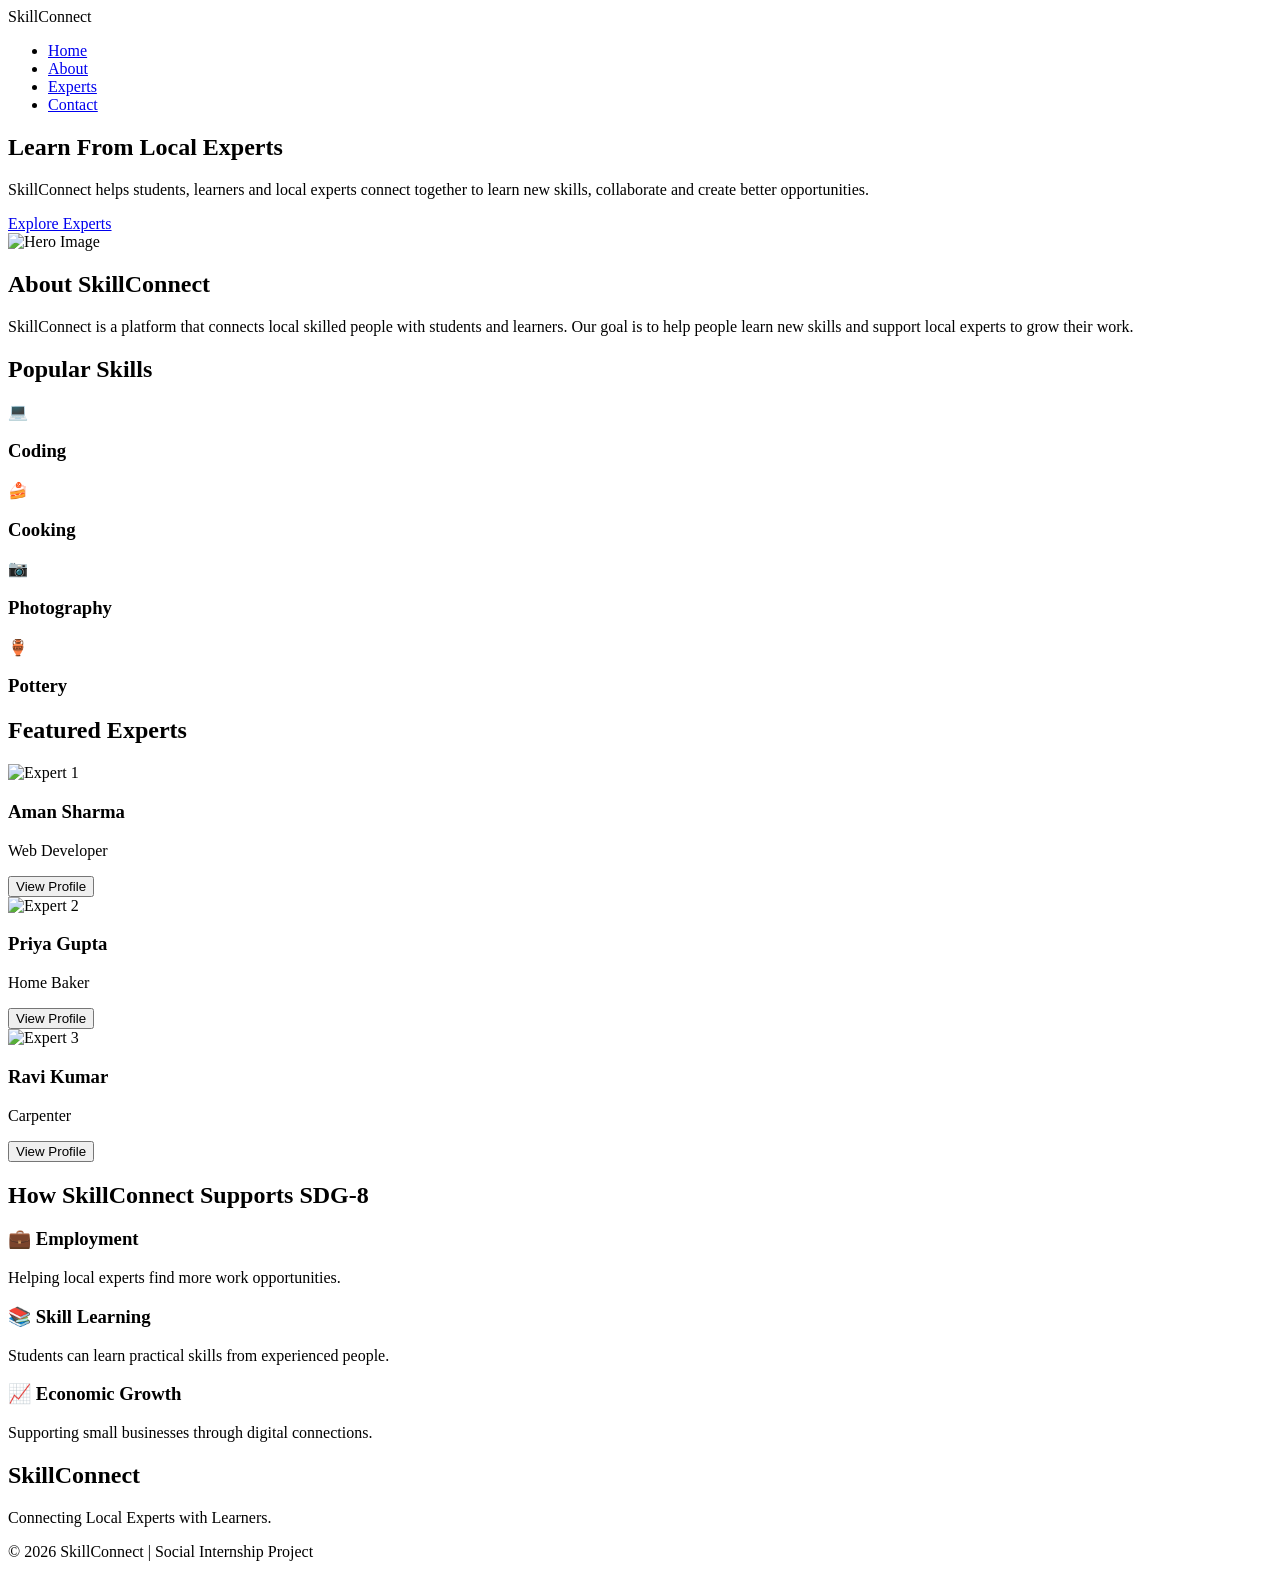
==== index.html @ b407fbfd "Add files via upload" ====
<!DOCTYPE html>
<html lang="en">

<head>

    <meta charset="UTF-8">

    <meta name="viewport"
          content="width=device-width, initial-scale=1.0">

    <title>SkillConnect</title>

    <!-- CSS File -->
    <link rel="stylesheet" href="css/style.css">

    <!-- Google Font -->
    <link href="https://fonts.googleapis.com/css2?family=Poppins:wght@300;400;500;600;700&display=swap" rel="stylesheet">

    <!-- Font Awesome -->
    <link rel="stylesheet"
    href="https://cdnjs.cloudflare.com/ajax/libs/font-awesome/6.7.2/css/all.min.css">

</head>

<body>
    <!-- ================= NAVBAR START ================= -->

    <header>

        <nav class="navbar">

            <div class="logo">
                SkillConnect
            </div>

            <ul class="nav-links">

                <li><a href="index.html">Home</a></li>

                <li><a href="about.html">About</a></li>

                <li><a href="experts.html">Experts</a></li>

                <li><a href="contact.html">Contact</a></li>

            </ul>

        </nav>

    </header>

    <!-- ================= NAVBAR END ================= -->

    <!-- ================= HERO SECTION START ================= -->

    <section class="hero">

        <div class="hero-text">

            <h1>Learn From Local Experts</h1>

            <p>

                SkillConnect helps students, learners and local experts
                connect together to learn new skills, collaborate and
                create better opportunities.

            </p>

            <a href="experts.html" class="btn">
                Explore Experts
            </a>

        </div>

        <div class="hero-image">

            <img src="images/hero.jpg" alt="Hero Image">

        </div>

    </section>

<!-- ================= HERO SECTION END ================= -->

<!-- ================= ABOUT SECTION ================= -->

    <section class="about">

        <h2>About SkillConnect</h2>

        <p>
            SkillConnect is a platform that connects local skilled people with
            students and learners. Our goal is to help people learn new skills
            and support local experts to grow their work.
        </p>

    </section>

<!-- ================= CATEGORIES ================= -->

    <section class="categories">

        <h2>Popular Skills</h2>

        <div class="category-box">

            <div class="card">
                💻
                <h3>Coding</h3>
            </div>

            <div class="card">
                🍰
                <h3>Cooking</h3>
            </div>

            <div class="card">
                📷
                <h3>Photography</h3>
            </div>

            <div class="card">
                🏺
                <h3>Pottery</h3>
            </div>

        </div>

    </section>

<!-- ================= FEATURED EXPERTS ================= -->

    <section class="experts">

        <h2>Featured Experts</h2>

        <div class="expert-container">

            <div class="expert-card">
                <img src="images/expert1.jpg" alt="Expert 1">
                <h3>Aman Sharma</h3>
                <p>Web Developer</p>
                <button>View Profile</button>
            </div>

            <div class="expert-card">
                <img src="images/expert2.jpg" alt="Expert 2">
                <h3>Priya Gupta</h3>
                <p>Home Baker</p>
                <button>View Profile</button>
            </div>

            <div class="expert-card">
                <img src="images/expert3.jpg" alt="Expert 3">
                <h3>Ravi Kumar</h3>
                <p>Carpenter</p>
                <button>View Profile</button>
            </div>

        </div>

    </section>

<!-- ================= SDG SECTION ================= -->

    <section class="sdg">

        <h2>How SkillConnect Supports SDG-8</h2>

        <div class="sdg-box">

            <div class="sdg-card">
                <h3>💼 Employment</h3>
                <p>Helping local experts find more work opportunities.</p>
            </div>

            <div class="sdg-card">
                <h3>📚 Skill Learning</h3>
                <p>Students can learn practical skills from experienced people.</p>
            </div>

            <div class="sdg-card">
                <h3>📈 Economic Growth</h3>
                <p>Supporting small businesses through digital connections.</p>
            </div>

        </div>

    </section>

<!-- ================= FOOTER ================= -->

    <footer>

        <h2>SkillConnect</h2>

        <p>Connecting Local Experts with Learners.</p>

        <p>© 2026 SkillConnect | Social Internship Project</p>

    </footer>


    <!-- JavaScript File -->
    <script src="js/script.js"></script>

</body>

</html>
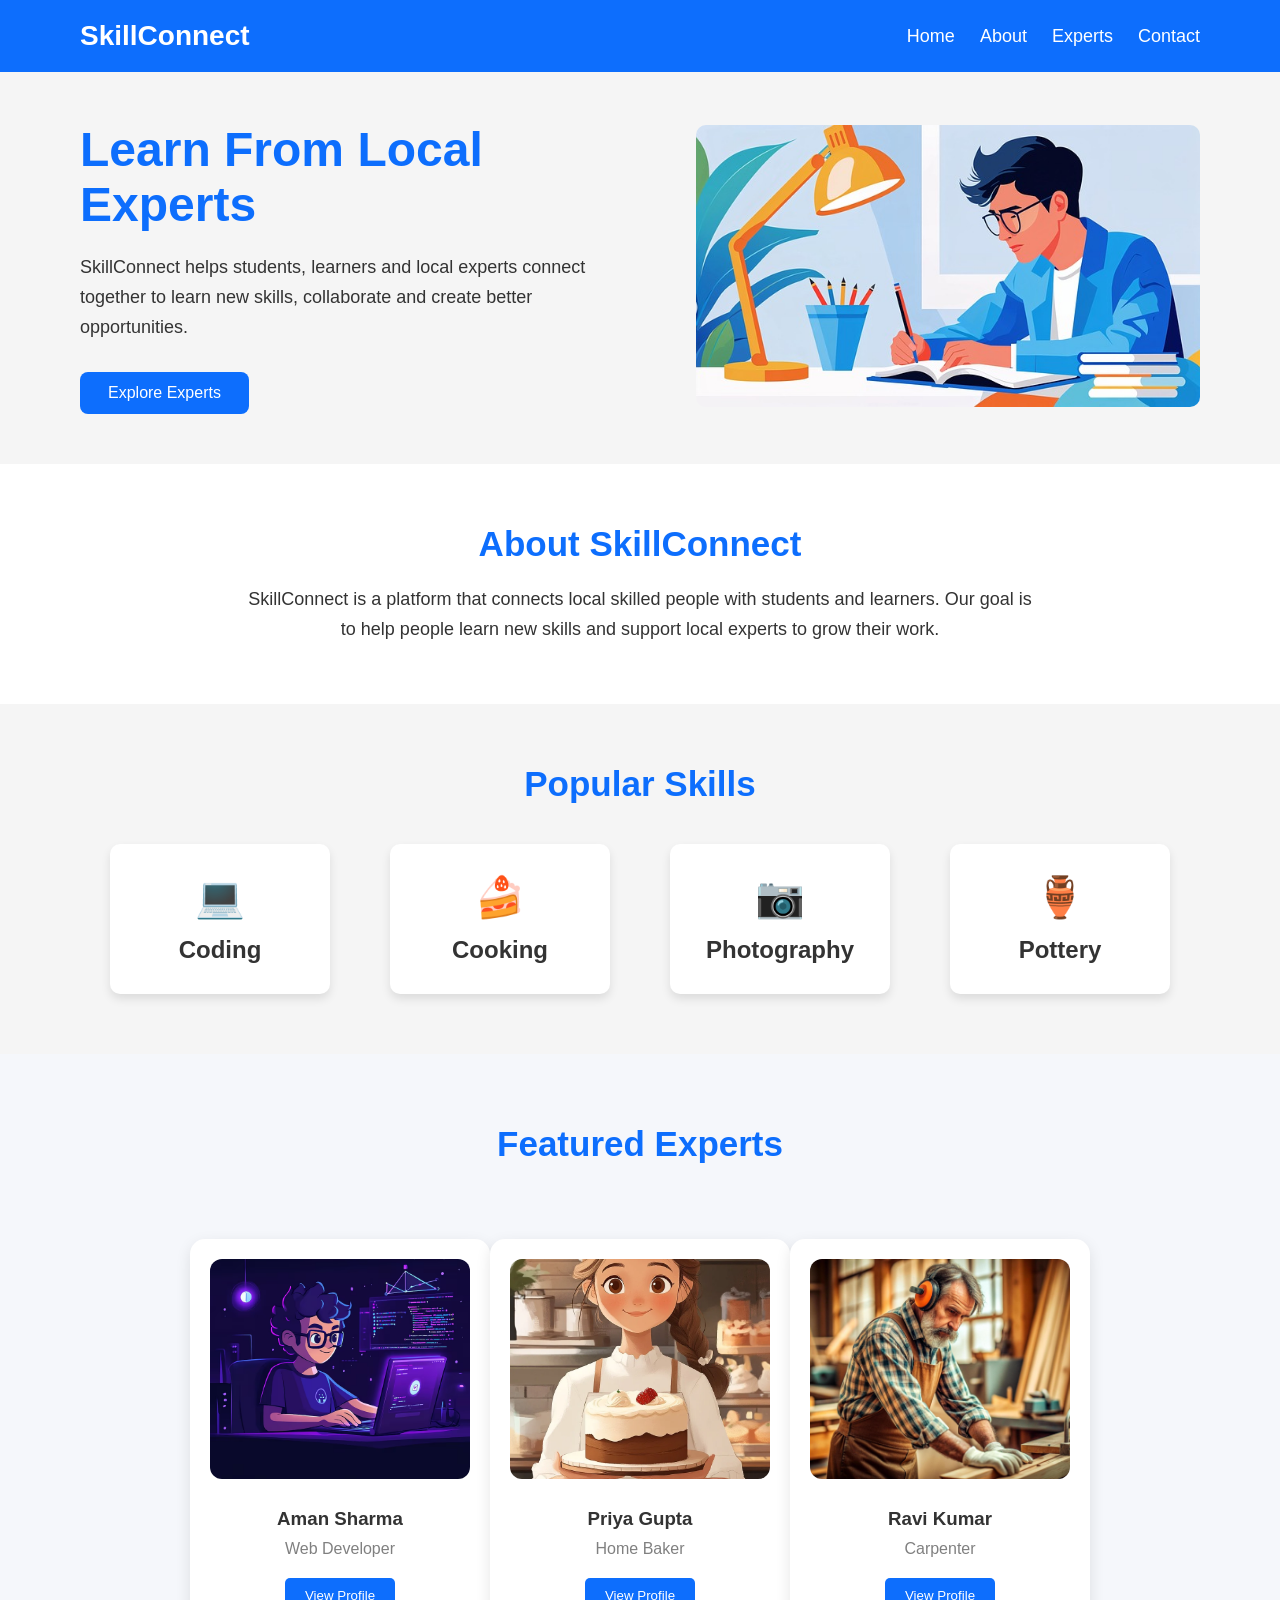
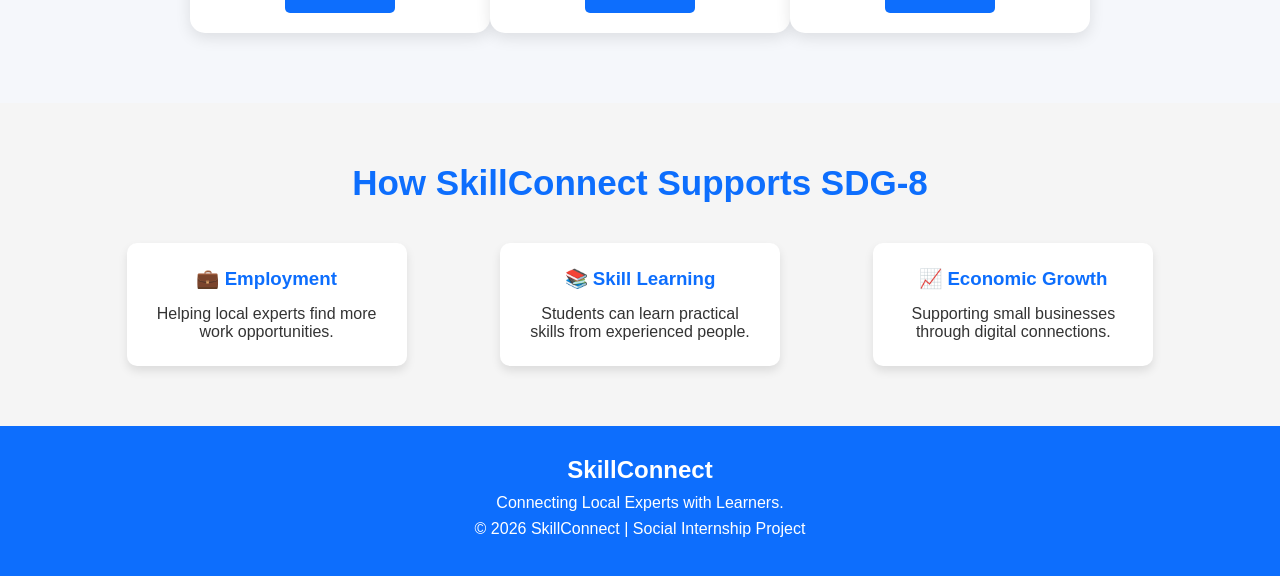
==== commit 97ade5c3: "Update index.html" ====
--- a/index.html
+++ b/index.html
@@ -11,7 +11,7 @@
     <title>SkillConnect</title>
 
     <!-- CSS File -->
-    <link rel="stylesheet" href="css/style.css">
+    <link rel="stylesheet" href="style.css">
 
     <!-- Google Font -->
     <link href="https://fonts.googleapis.com/css2?family=Poppins:wght@300;400;500;600;700&display=swap" rel="stylesheet">
@@ -75,7 +75,7 @@
 
         <div class="hero-image">
 
-            <img src="images/hero.jpg" alt="Hero Image">
+            <img src="hero.jpg" alt="Hero Image">
 
         </div>
 
@@ -138,21 +138,21 @@
         <div class="expert-container">
 
             <div class="expert-card">
-                <img src="images/expert1.jpg" alt="Expert 1">
+                <img src="expert1.jpg" alt="Expert 1">
                 <h3>Aman Sharma</h3>
                 <p>Web Developer</p>
                 <button>View Profile</button>
             </div>
 
             <div class="expert-card">
-                <img src="images/expert2.jpg" alt="Expert 2">
+                <img src="expert2.jpg" alt="Expert 2">
                 <h3>Priya Gupta</h3>
                 <p>Home Baker</p>
                 <button>View Profile</button>
             </div>
 
             <div class="expert-card">
-                <img src="images/expert3.jpg" alt="Expert 3">
+                <img src="expert3.jpg" alt="Expert 3">
                 <h3>Ravi Kumar</h3>
                 <p>Carpenter</p>
                 <button>View Profile</button>
@@ -203,8 +203,8 @@
 
 
     <!-- JavaScript File -->
-    <script src="js/script.js"></script>
+    <script src="script.js"></script>
 
 </body>
 
-</html>+</html>
--- a/style.css
+++ b/style.css
@@ -0,0 +1,713 @@
+*{
+    margin:0;
+    padding:0;
+    box-sizing:border-box;
+}
+
+body{
+
+    font-family:'Poppins',sans-serif;
+
+    background:#f8f9fa;
+
+    color:#333;
+
+}
+/* ================= NAVBAR ================= */
+
+.navbar{
+    background:#0d6efd;
+    color:white;
+    display:flex;
+    justify-content:space-between;
+    align-items:center;
+    padding:20px 80px;
+}
+
+.logo{
+
+    font-size:28px;
+
+    font-weight:bold;
+
+}
+
+.nav-links{
+
+    display:flex;
+
+    list-style:none;
+
+}
+
+.nav-links li{
+
+    margin-left:25px;
+
+}
+
+.nav-links a{
+
+    color:white;
+
+    text-decoration:none;
+
+    font-size:18px;
+
+    transition:0.3s;
+
+    font-weight:500;
+
+}
+
+.nav-links a:hover{
+
+    color:yellow;
+
+}
+/* ================= HERO SECTION ================= */
+
+.hero{
+
+    display:flex;
+
+    justify-content:space-between;
+
+    align-items:center;
+
+    padding:50px 80px;
+
+    background:#f5f5f5;
+
+}
+
+.hero-text{
+
+    width:50%;
+
+}
+
+.hero-text h1{
+
+    font-size:48px;
+
+    color:#0d6efd;
+
+    margin-bottom:20px;
+
+}
+
+.hero-text p{
+
+    font-size:18px;
+
+    line-height:30px;
+
+    margin-bottom:30px;
+
+}
+
+.btn{
+
+    display:inline-block;
+
+    background:#0d6efd;
+
+    color:white;
+
+    padding:14px 30px;
+
+    text-decoration:none;
+
+    border-radius:6px;
+
+}
+
+.btn:hover{
+
+    background:#084fc7;
+
+}
+
+.hero-image{
+
+    width:45%;
+
+}
+
+.hero-image img{
+
+    width:100%;
+
+    border-radius:10px;
+
+}
+/* ================= ABOUT SECTION ================= */
+
+.about{
+
+    text-align:center;
+
+    padding:60px 80px;
+
+    background:white;
+
+}
+
+.about h2{
+
+    font-size:35px;
+
+    color:#0d6efd;
+
+    margin-bottom:20px;
+
+}
+
+.about p{
+
+    font-size:18px;
+
+    line-height:30px;
+
+    width:70%;
+
+    margin:auto;
+
+}
+/* ================= CATEGORIES ================= */
+
+.categories{
+
+    padding:60px 80px;
+
+    background:#f5f5f5;
+
+    text-align:center;
+
+}
+
+.categories h2{
+
+    color:#0d6efd;
+
+    margin-bottom:40px;
+
+    font-size:35px;
+
+}
+
+.category-box{
+
+    display:flex;
+
+    justify-content:space-around;
+
+}
+
+.card{
+
+    background:white;
+
+    width:220px;
+
+    padding:30px;
+
+    border-radius:10px;
+
+    box-shadow:0 5px 10px rgba(0,0,0,0.1);
+
+    transition:.3s;
+
+    font-size:40px;
+
+}
+
+.card:hover{
+
+    transform:translateY(-8px);
+
+}
+
+.card h3{
+
+    margin-top:15px;
+
+    font-size:24px;
+
+}
+
+/* ================= FEATURED EXPERTS ================= */
+
+.experts{
+
+    padding:60px 80px;
+
+    text-align:center;
+
+    background:white;
+
+}
+
+.experts h2{
+
+    color:#0d6efd;
+
+    font-size:35px;
+
+    margin-bottom:40px;
+
+}
+
+.expert-container{
+
+    display:flex;
+
+    justify-content:space-around;
+
+}
+
+.expert-card{
+
+    width:250px;
+
+    padding:20px;
+
+    background:#f8f9fa;
+
+    border-radius:10px;
+
+    box-shadow:0 5px 10px rgba(0,0,0,.1);
+
+    transition:0.3s;
+
+}
+
+.expert-card img{
+
+    width:100%;
+
+    height:180px;
+
+    object-fit:cover;
+
+    border-radius:8px;
+
+}
+
+.expert-card h3{
+
+    margin-top:15px;
+
+
+}
+
+.expert-card p{
+
+    margin:10px 0;
+
+    color:gray;
+
+}
+
+.expert-card button{
+
+    background:#0d6efd;
+
+    color:white;
+
+    border:none;
+
+    padding:10px 20px;
+
+    border-radius:5px;
+
+    cursor:pointer;
+
+}
+
+.expert-card:hover{
+
+    transform:translateY(-10px);
+
+}
+
+.expert-card button:hover{
+
+    background:#084fc7;
+
+}
+
+/* ================= SDG SECTION ================= */
+
+.sdg{
+
+    background:#f5f5f5;
+
+    padding:60px 80px;
+
+    text-align:center;
+
+}
+
+.sdg h2{
+
+    color:#0d6efd;
+
+    margin-bottom:40px;
+
+    font-size:35px;
+
+}
+
+.sdg-box{
+
+    display:flex;
+
+    justify-content:space-around;
+
+}
+
+.sdg-card{
+
+    width:280px;
+
+    background:white;
+
+    padding:25px;
+
+    border-radius:10px;
+
+    box-shadow:0 5px 10px rgba(0,0,0,.1);
+
+}
+
+.sdg-card h3{
+
+    color:#0d6efd;
+
+    margin-bottom:15px;
+
+}
+
+.sdg-card:hover{
+
+    transform:translateY(-8px);
+
+    transition:.3s;
+
+}
+
+/* ================= FOOTER ================= */
+
+footer{
+
+    background:#0d6efd;
+
+    color:white;
+
+    text-align:center;
+
+    padding:30px;
+
+}
+
+footer h2{
+
+    margin-bottom:10px;
+
+}
+
+footer p{
+
+    margin:8px 0;
+
+}
+
+
+
+
+
+
+
+
+
+
+
+
+
+
+/* ===== ABOUT PAGE ===== */
+
+.page-banner{
+
+background:#0d6efd;
+
+color:white;
+
+text-align:center;
+
+padding:60px 20px;
+
+}
+
+.page-banner h1{
+
+font-size:42px;
+
+margin-bottom:10px;
+
+}
+
+.about-container{
+
+display:flex;
+
+justify-content:space-between;
+
+align-items:center;
+
+padding:70px 80px;
+
+gap:50px;
+
+}
+
+.about-image{
+
+width:45%;
+
+}
+
+.about-image img{
+
+width:100%;
+
+}
+
+.about-text{
+
+width:50%;
+
+}
+
+.about-text h2{
+
+font-size:38px;
+
+color:#0d6efd;
+
+margin-bottom:20px;
+
+}
+
+.about-text p{
+
+font-size:18px;
+
+line-height:30px;
+
+margin-bottom:25px;
+
+}
+.about-image img{
+    width:100%;
+    border-radius:20px;
+    box-shadow:0 10px 25px rgba(0,0,0,0.15);
+}
+.btn{
+    display:inline-block;
+    padding:12px 28px;
+    background:#0d6efd;
+    color:white;
+    text-decoration:none;
+    border-radius:8px;
+    transition:.3s;
+}
+
+.btn:hover{
+    background:#0056d6;
+}
+
+/* ===== Mission Section ===== */
+
+.mission{
+
+padding:70px 80px;
+
+text-align:center;
+
+background:#f5f7fb;
+
+}
+
+.mission h2{
+
+font-size:40px;
+
+color:#0d6efd;
+
+margin-bottom:40px;
+
+}
+
+.mission-box{
+
+display:flex;
+
+justify-content:center;
+
+gap:30px;
+
+flex-wrap:wrap;
+
+}
+
+.mission-card{
+
+background:white;
+
+width:300px;
+
+padding:30px;
+
+border-radius:15px;
+
+box-shadow:0 5px 15px rgba(0,0,0,0.1);
+
+transition:.3s;
+
+}
+
+.mission-card:hover{
+
+transform:translateY(-8px);
+
+}
+
+.mission-card h3{
+
+margin-bottom:15px;
+
+font-size:28px;
+
+}
+
+.mission-card p{
+
+font-size:18px;
+
+line-height:28px;
+
+}
+
+/* EXPERTS */
+
+.experts{
+
+padding:70px;
+
+display:flex;
+
+justify-content:center;
+
+gap:35px;
+
+flex-wrap:wrap;
+
+background:#f5f7fb;
+
+}
+
+.expert-card{
+
+width:300px;
+
+background:white;
+
+padding:20px;
+
+text-align:center;
+
+border-radius:15px;
+
+box-shadow:0 5px 15px rgba(0,0,0,.1);
+
+}
+
+.expert-card img{
+
+width:100%;
+
+height:220px;
+
+object-fit:cover;
+
+border-radius:12px;
+
+margin-bottom:15px;
+
+}
+
+.expert-card h3{
+
+margin:10px 0;
+
+}
+
+.expert-card p{
+
+margin-bottom:20px;
+
+color:gray;
+
+}
+
+
+/* CONTACT */
+
+.contact{
+
+padding:70px;
+
+display:flex;
+
+justify-content:center;
+
+background:#f5f7fb;
+
+}
+
+.contact form{
+
+width:500px;
+
+display:flex;
+
+flex-direction:column;
+
+gap:20px;
+
+}
+
+.contact input,
+
+.contact textarea{
+
+padding:15px;
+
+border:1px solid #ccc;
+
+border-radius:8px;
+
+font-size:16px;
+
+}
+
+.contact button{
+
+border:none;
+
+cursor:pointer;
+
+}
